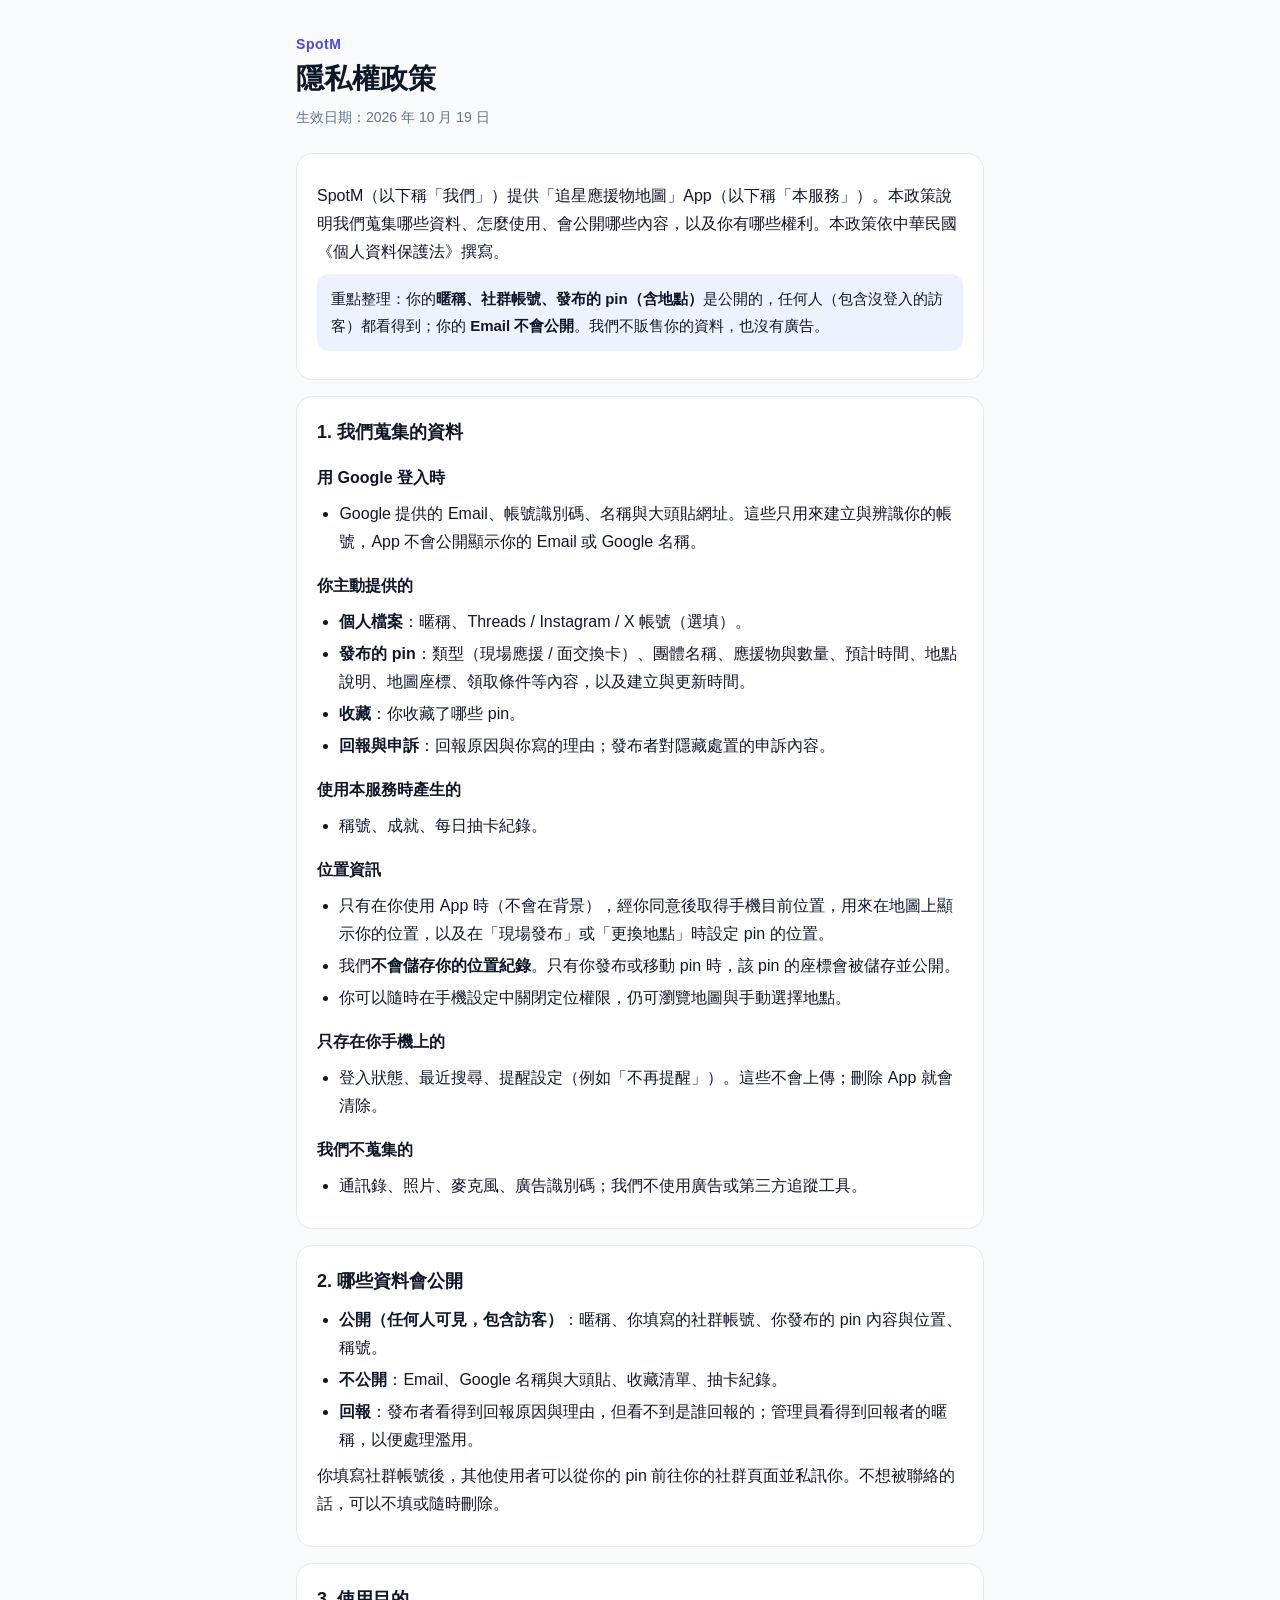
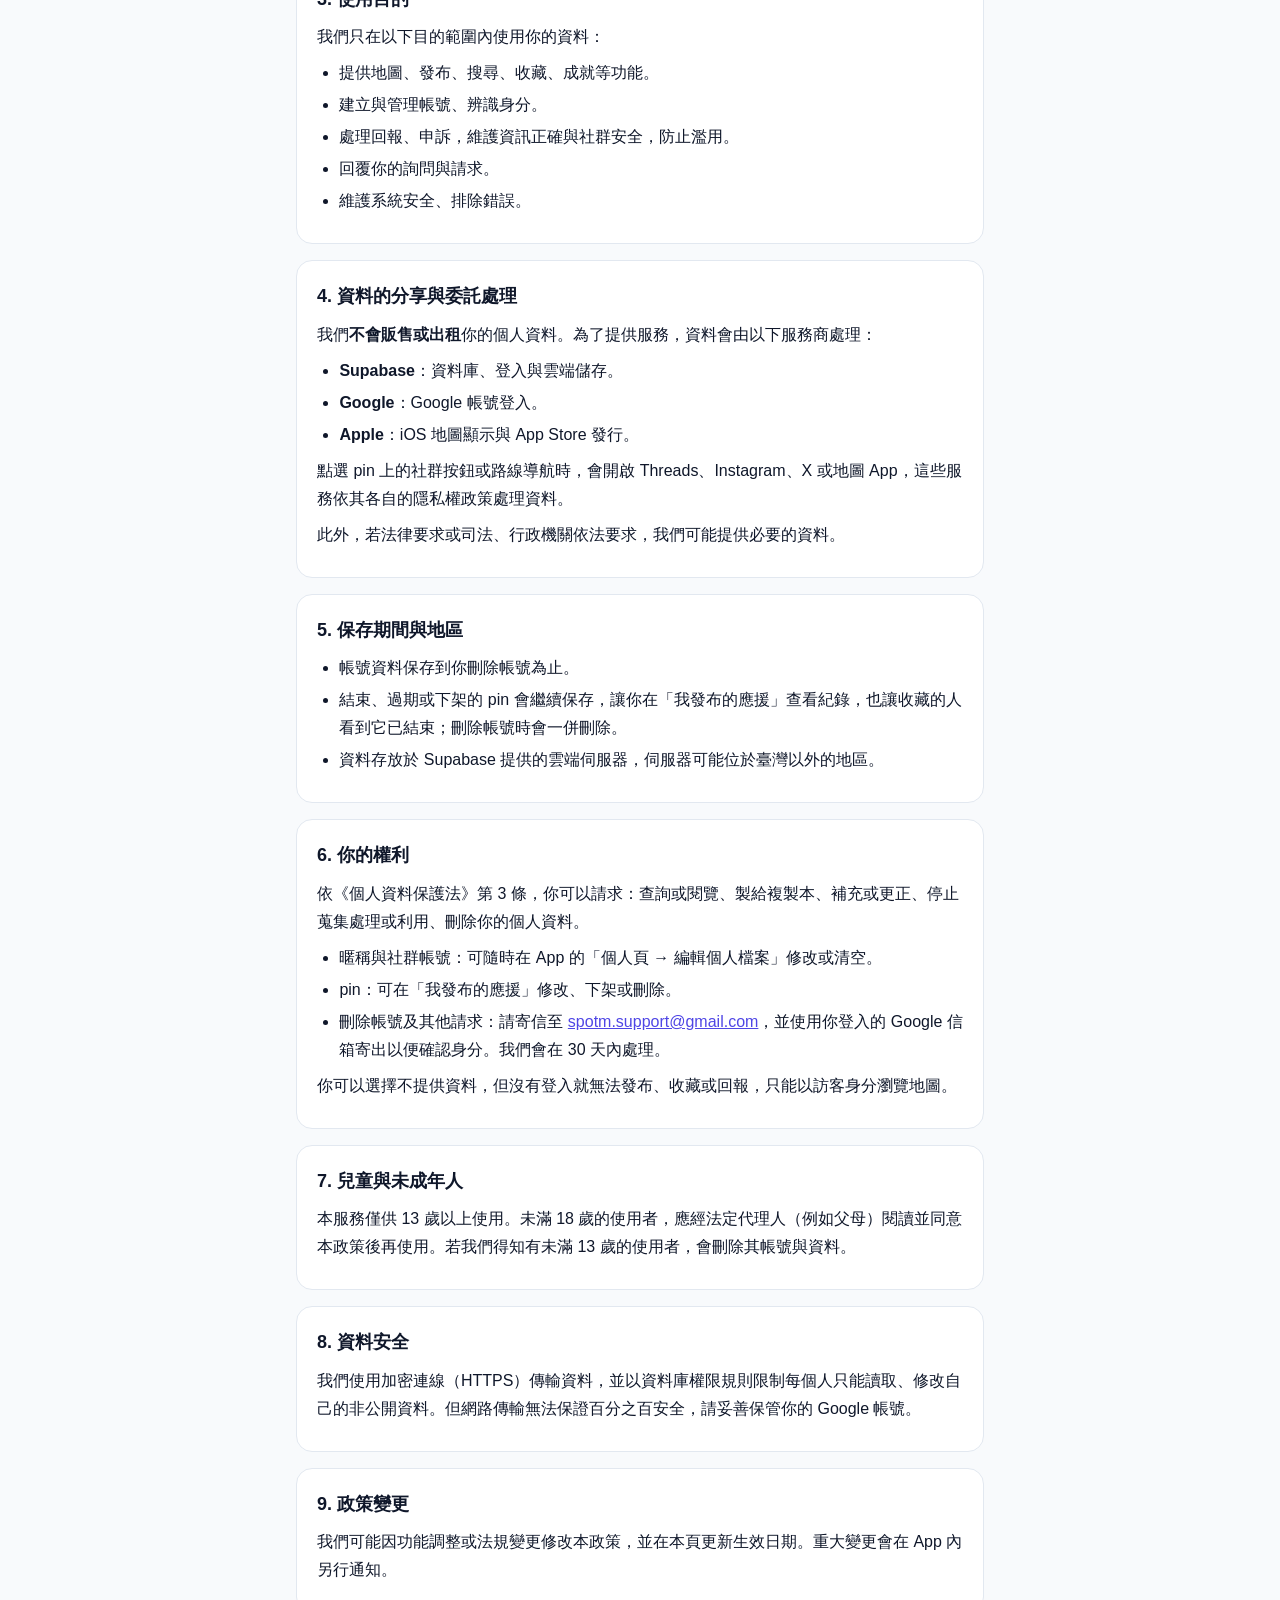
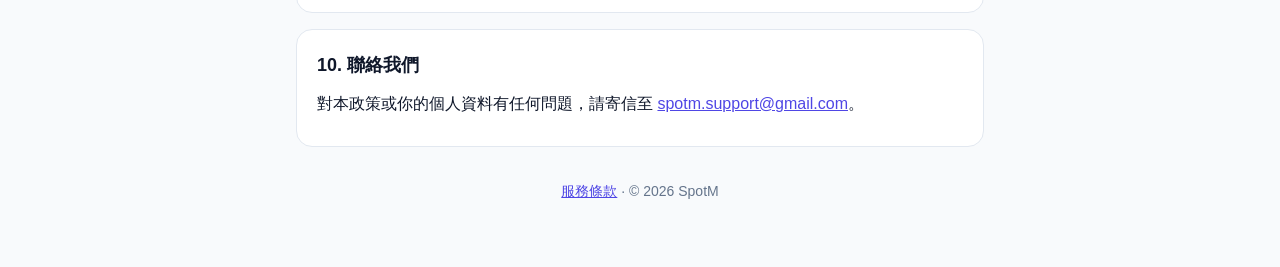
==== privacy.html @ 1df04257 "隱私權政策與服務條款" ====
<!doctype html>
<html lang="zh-Hant-TW">
<head>
  <meta charset="utf-8">
  <meta name="viewport" content="width=device-width, initial-scale=1">
  <title>SpotM 隱私權政策</title>
  <meta name="description" content="SpotM 如何蒐集、使用與保護你的個人資料">
  <link rel="stylesheet" href="style.css">
</head>
<body>
  <main>
    <header>
      <div class="brand"><a href="index.html" style="text-decoration:none">SpotM</a></div>
      <h1>隱私權政策</h1>
      <p class="meta">生效日期：2026 年 10 月 19 日</p>
    </header>

    <section>
      <p>SpotM（以下稱「我們」）提供「追星應援物地圖」App（以下稱「本服務」）。本政策說明我們蒐集哪些資料、怎麼使用、會公開哪些內容，以及你有哪些權利。本政策依中華民國《個人資料保護法》撰寫。</p>
      <p class="note">重點整理：你的<strong>暱稱、社群帳號、發布的 pin（含地點）</strong>是公開的，任何人（包含沒登入的訪客）都看得到；你的 <strong>Email 不會公開</strong>。我們不販售你的資料，也沒有廣告。</p>
    </section>

    <section>
      <h2>1. 我們蒐集的資料</h2>
      <h3>用 Google 登入時</h3>
      <ul>
        <li>Google 提供的 Email、帳號識別碼、名稱與大頭貼網址。這些只用來建立與辨識你的帳號，App 不會公開顯示你的 Email 或 Google 名稱。</li>
      </ul>
      <h3>你主動提供的</h3>
      <ul>
        <li><strong>個人檔案</strong>：暱稱、Threads / Instagram / X 帳號（選填）。</li>
        <li><strong>發布的 pin</strong>：類型（現場應援 / 面交換卡）、團體名稱、應援物與數量、預計時間、地點說明、地圖座標、領取條件等內容，以及建立與更新時間。</li>
        <li><strong>收藏</strong>：你收藏了哪些 pin。</li>
        <li><strong>回報與申訴</strong>：回報原因與你寫的理由；發布者對隱藏處置的申訴內容。</li>
      </ul>
      <h3>使用本服務時產生的</h3>
      <ul>
        <li>稱號、成就、每日抽卡紀錄。</li>
      </ul>
      <h3>位置資訊</h3>
      <ul>
        <li>只有在你使用 App 時（不會在背景），經你同意後取得手機目前位置，用來在地圖上顯示你的位置，以及在「現場發布」或「更換地點」時設定 pin 的位置。</li>
        <li>我們<strong>不會儲存你的位置紀錄</strong>。只有你發布或移動 pin 時，該 pin 的座標會被儲存並公開。</li>
        <li>你可以隨時在手機設定中關閉定位權限，仍可瀏覽地圖與手動選擇地點。</li>
      </ul>
      <h3>只存在你手機上的</h3>
      <ul>
        <li>登入狀態、最近搜尋、提醒設定（例如「不再提醒」）。這些不會上傳；刪除 App 就會清除。</li>
      </ul>
      <h3>我們不蒐集的</h3>
      <ul>
        <li>通訊錄、照片、麥克風、廣告識別碼；我們不使用廣告或第三方追蹤工具。</li>
      </ul>
    </section>

    <section>
      <h2>2. 哪些資料會公開</h2>
      <ul>
        <li><strong>公開（任何人可見，包含訪客）</strong>：暱稱、你填寫的社群帳號、你發布的 pin 內容與位置、稱號。</li>
        <li><strong>不公開</strong>：Email、Google 名稱與大頭貼、收藏清單、抽卡紀錄。</li>
        <li><strong>回報</strong>：發布者看得到回報原因與理由，但看不到是誰回報的；管理員看得到回報者的暱稱，以便處理濫用。</li>
      </ul>
      <p>你填寫社群帳號後，其他使用者可以從你的 pin 前往你的社群頁面並私訊你。不想被聯絡的話，可以不填或隨時刪除。</p>
    </section>

    <section>
      <h2>3. 使用目的</h2>
      <p>我們只在以下目的範圍內使用你的資料：</p>
      <ul>
        <li>提供地圖、發布、搜尋、收藏、成就等功能。</li>
        <li>建立與管理帳號、辨識身分。</li>
        <li>處理回報、申訴，維護資訊正確與社群安全，防止濫用。</li>
        <li>回覆你的詢問與請求。</li>
        <li>維護系統安全、排除錯誤。</li>
      </ul>
    </section>

    <section>
      <h2>4. 資料的分享與委託處理</h2>
      <p>我們<strong>不會販售或出租</strong>你的個人資料。為了提供服務，資料會由以下服務商處理：</p>
      <ul>
        <li><strong>Supabase</strong>：資料庫、登入與雲端儲存。</li>
        <li><strong>Google</strong>：Google 帳號登入。</li>
        <li><strong>Apple</strong>：iOS 地圖顯示與 App Store 發行。</li>
      </ul>
      <p>點選 pin 上的社群按鈕或路線導航時，會開啟 Threads、Instagram、X 或地圖 App，這些服務依其各自的隱私權政策處理資料。</p>
      <p>此外，若法律要求或司法、行政機關依法要求，我們可能提供必要的資料。</p>
    </section>

    <section>
      <h2>5. 保存期間與地區</h2>
      <ul>
        <li>帳號資料保存到你刪除帳號為止。</li>
        <li>結束、過期或下架的 pin 會繼續保存，讓你在「我發布的應援」查看紀錄，也讓收藏的人看到它已結束；刪除帳號時會一併刪除。</li>
        <li>資料存放於 Supabase 提供的雲端伺服器，伺服器可能位於臺灣以外的地區。</li>
      </ul>
    </section>

    <section>
      <h2>6. 你的權利</h2>
      <p>依《個人資料保護法》第 3 條，你可以請求：查詢或閱覽、製給複製本、補充或更正、停止蒐集處理或利用、刪除你的個人資料。</p>
      <ul>
        <li>暱稱與社群帳號：可隨時在 App 的「個人頁 → 編輯個人檔案」修改或清空。</li>
        <li>pin：可在「我發布的應援」修改、下架或刪除。</li>
        <li>刪除帳號及其他請求：請寄信至 <a href="mailto:spotm.support@gmail.com">spotm.support@gmail.com</a>，並使用你登入的 Google 信箱寄出以便確認身分。我們會在 30 天內處理。</li>
      </ul>
      <p>你可以選擇不提供資料，但沒有登入就無法發布、收藏或回報，只能以訪客身分瀏覽地圖。</p>
    </section>

    <section>
      <h2>7. 兒童與未成年人</h2>
      <p>本服務僅供 13 歲以上使用。未滿 18 歲的使用者，應經法定代理人（例如父母）閱讀並同意本政策後再使用。若我們得知有未滿 13 歲的使用者，會刪除其帳號與資料。</p>
    </section>

    <section>
      <h2>8. 資料安全</h2>
      <p>我們使用加密連線（HTTPS）傳輸資料，並以資料庫權限規則限制每個人只能讀取、修改自己的非公開資料。但網路傳輸無法保證百分之百安全，請妥善保管你的 Google 帳號。</p>
    </section>

    <section>
      <h2>9. 政策變更</h2>
      <p>我們可能因功能調整或法規變更修改本政策，並在本頁更新生效日期。重大變更會在 App 內另行通知。</p>
    </section>

    <section>
      <h2>10. 聯絡我們</h2>
      <p>對本政策或你的個人資料有任何問題，請寄信至 <a href="mailto:spotm.support@gmail.com">spotm.support@gmail.com</a>。</p>
    </section>

    <footer><a href="terms.html">服務條款</a> · © 2026 SpotM</footer>
  </main>
</body>
</html>
---- style.css ----
:root {
  --bg: #f8fafc;
  --card: #ffffff;
  --text: #0f172a;
  --muted: #64748b;
  --line: #e2e8f0;
  --accent: #4f46e5;
  --note-bg: #eef2ff;
}
@media (prefers-color-scheme: dark) {
  :root {
    --bg: #0b1120;
    --card: #111827;
    --text: #e5e7eb;
    --muted: #94a3b8;
    --line: #1f2937;
    --accent: #a5b4fc;
    --note-bg: #1e1b4b;
  }
}
* { box-sizing: border-box; }
html { -webkit-text-size-adjust: 100%; }
body {
  margin: 0;
  background: var(--bg);
  color: var(--text);
  font-family: -apple-system, BlinkMacSystemFont, "PingFang TC", "Noto Sans TC", "Microsoft JhengHei", sans-serif;
  font-size: 16px;
  line-height: 1.75;
}
main {
  max-width: 720px;
  margin: 0 auto;
  padding: 32px 16px 64px;
}
header { margin-bottom: 24px; }
.brand { font-size: 14px; font-weight: 700; color: var(--accent); letter-spacing: 0.04em; }
h1 { font-size: 28px; line-height: 1.3; margin: 4px 0 8px; }
.meta { color: var(--muted); font-size: 14px; margin: 0; }
section {
  background: var(--card);
  border: 1px solid var(--line);
  border-radius: 16px;
  padding: 20px;
  margin-bottom: 16px;
}
h2 { font-size: 18px; margin: 0 0 8px; }
h3 { font-size: 16px; margin: 16px 0 4px; }
p { margin: 8px 0; }
ul, ol { margin: 8px 0; padding-left: 1.4em; }
li { margin: 4px 0; }
a { color: var(--accent); }
.note {
  background: var(--note-bg);
  border-radius: 12px;
  padding: 12px 14px;
  font-size: 15px;
}
nav.links { display: flex; flex-direction: column; gap: 12px; }
nav.links a {
  display: block;
  background: var(--card);
  border: 1px solid var(--line);
  border-radius: 16px;
  padding: 16px 20px;
  font-weight: 700;
  text-decoration: none;
}
footer { color: var(--muted); font-size: 14px; text-align: center; margin-top: 32px; }
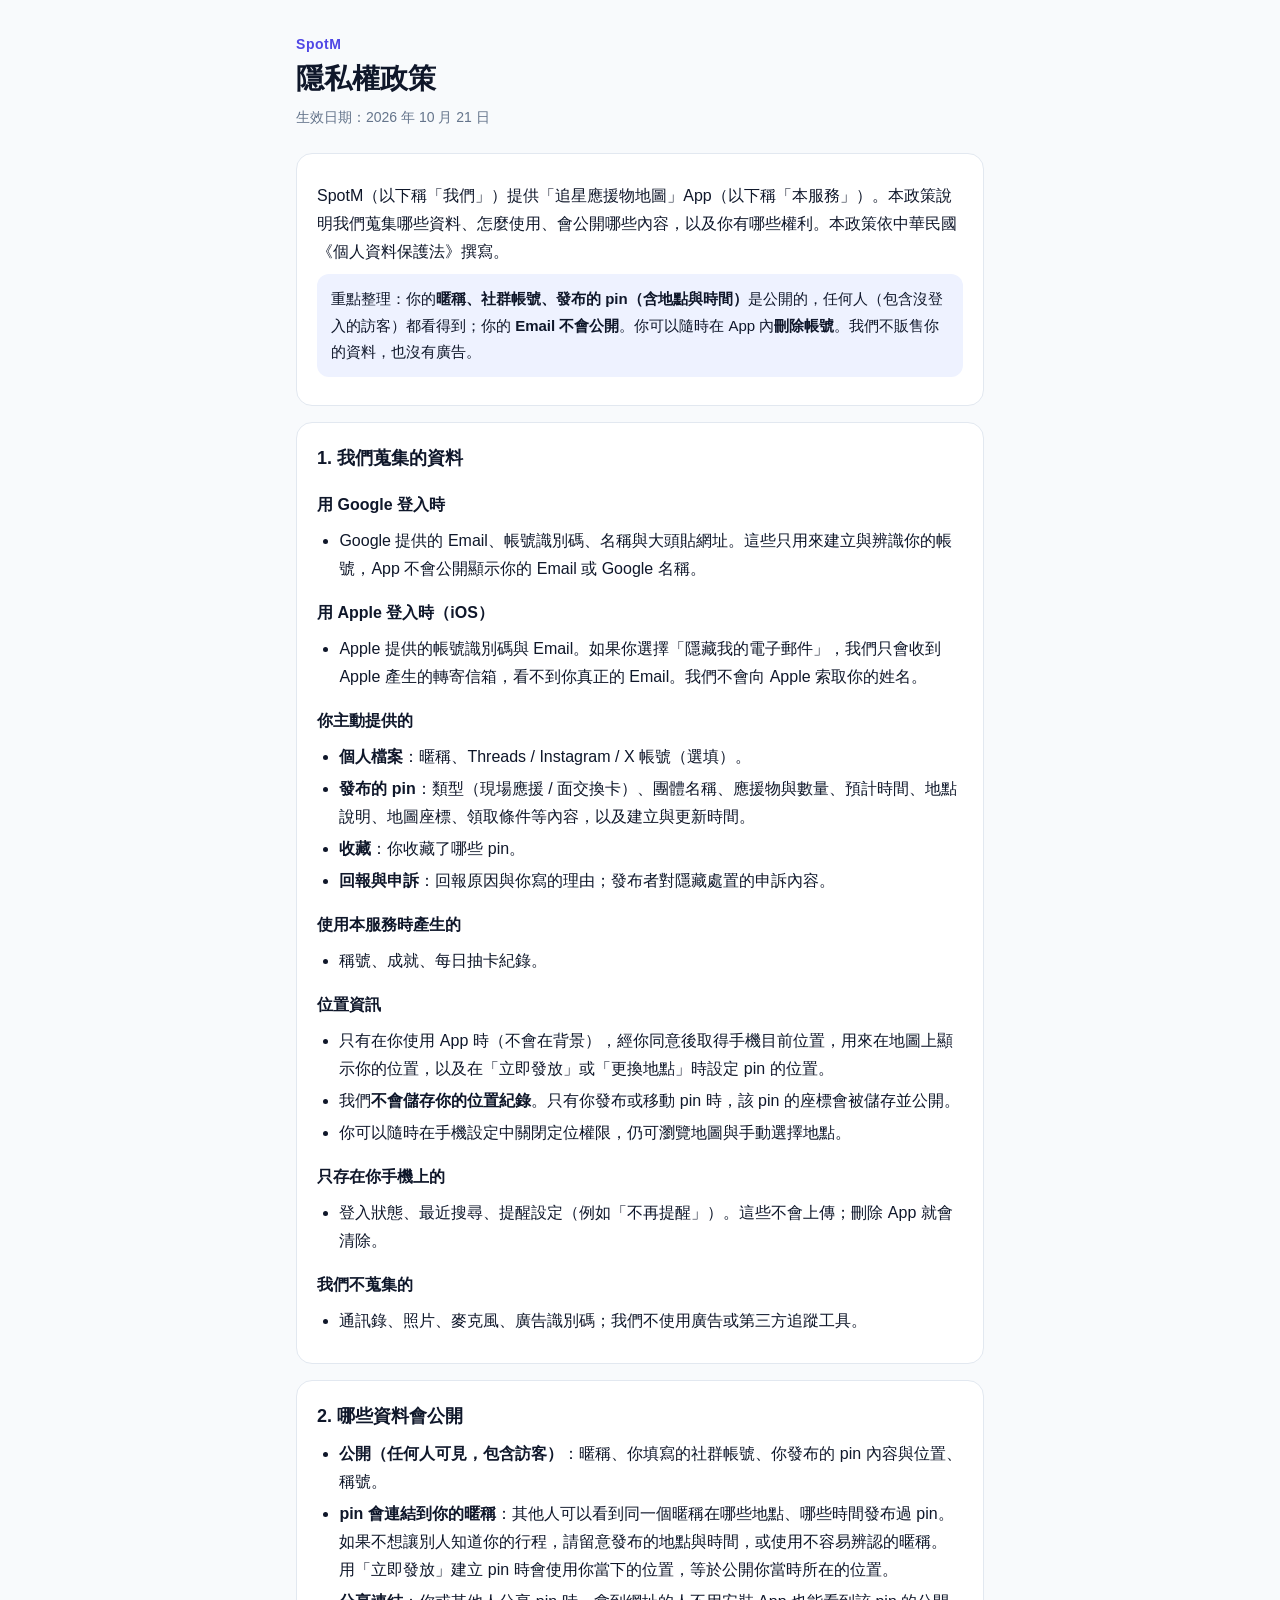
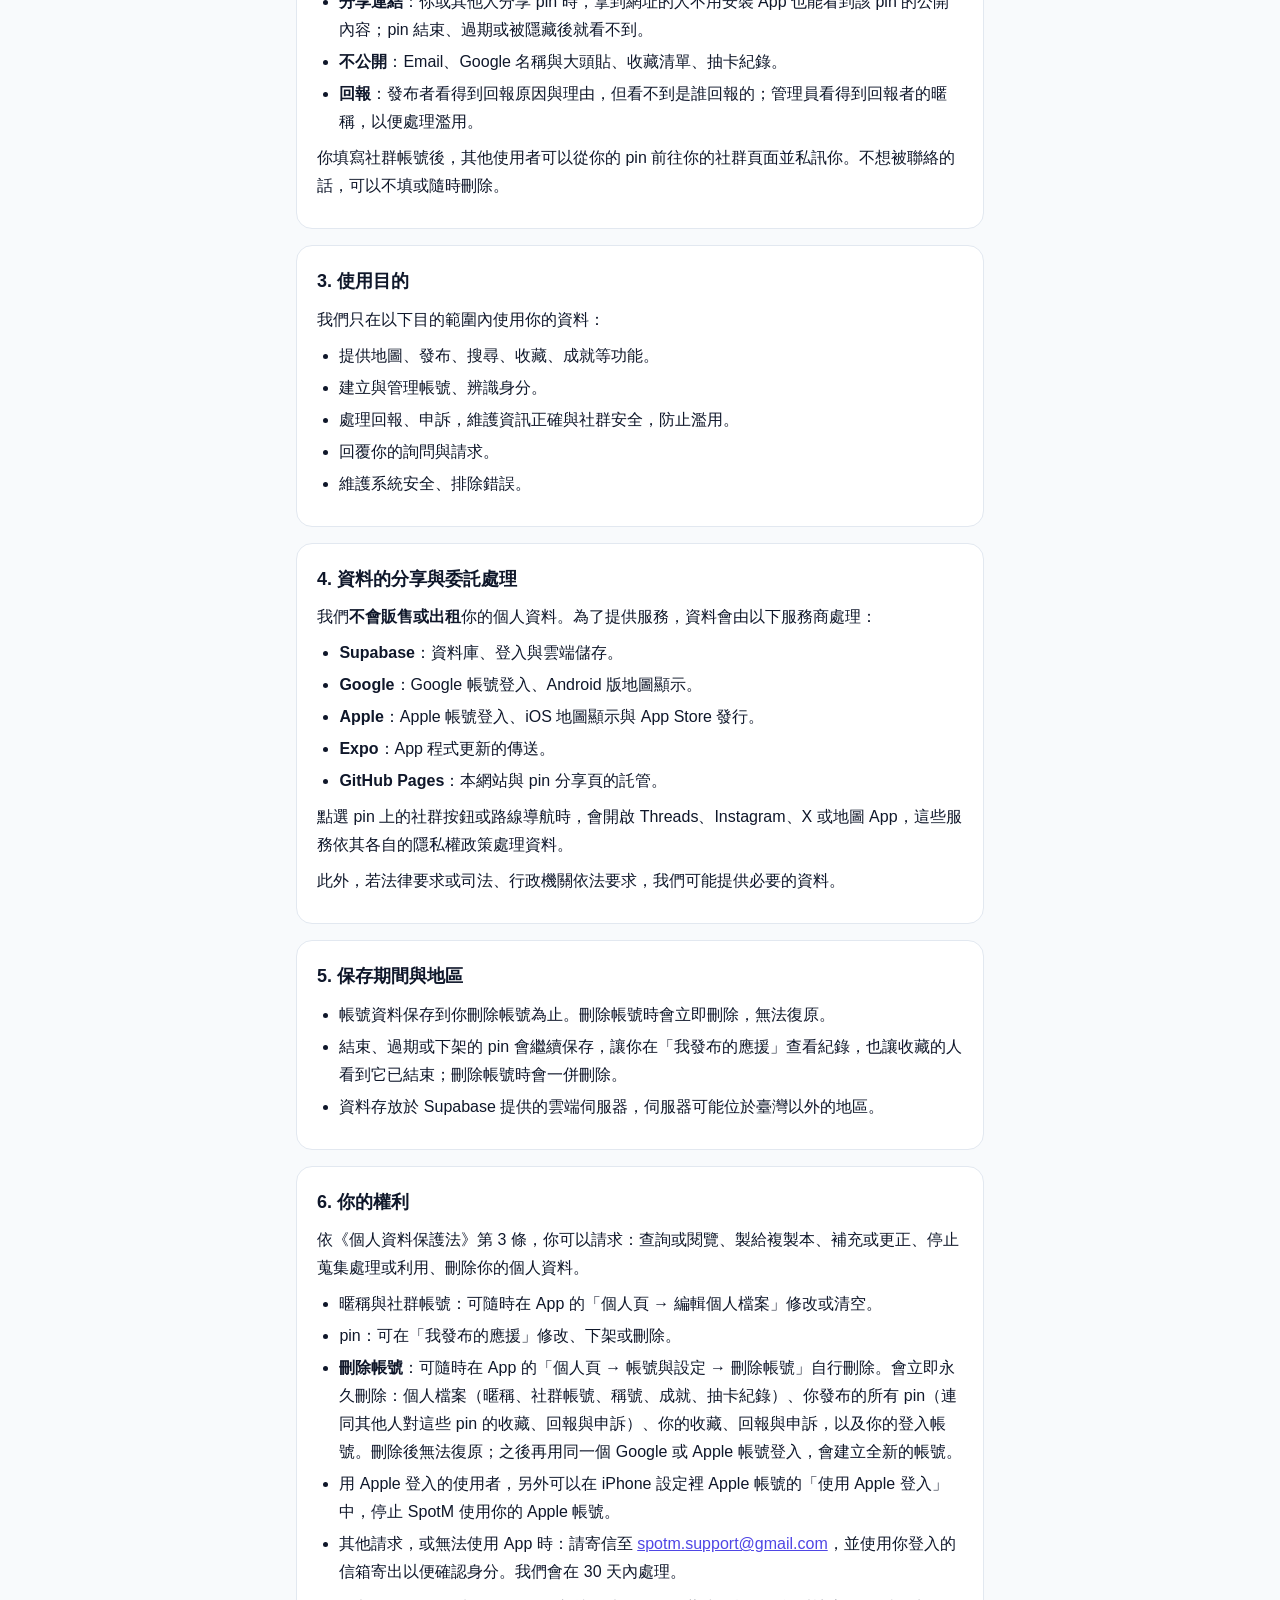
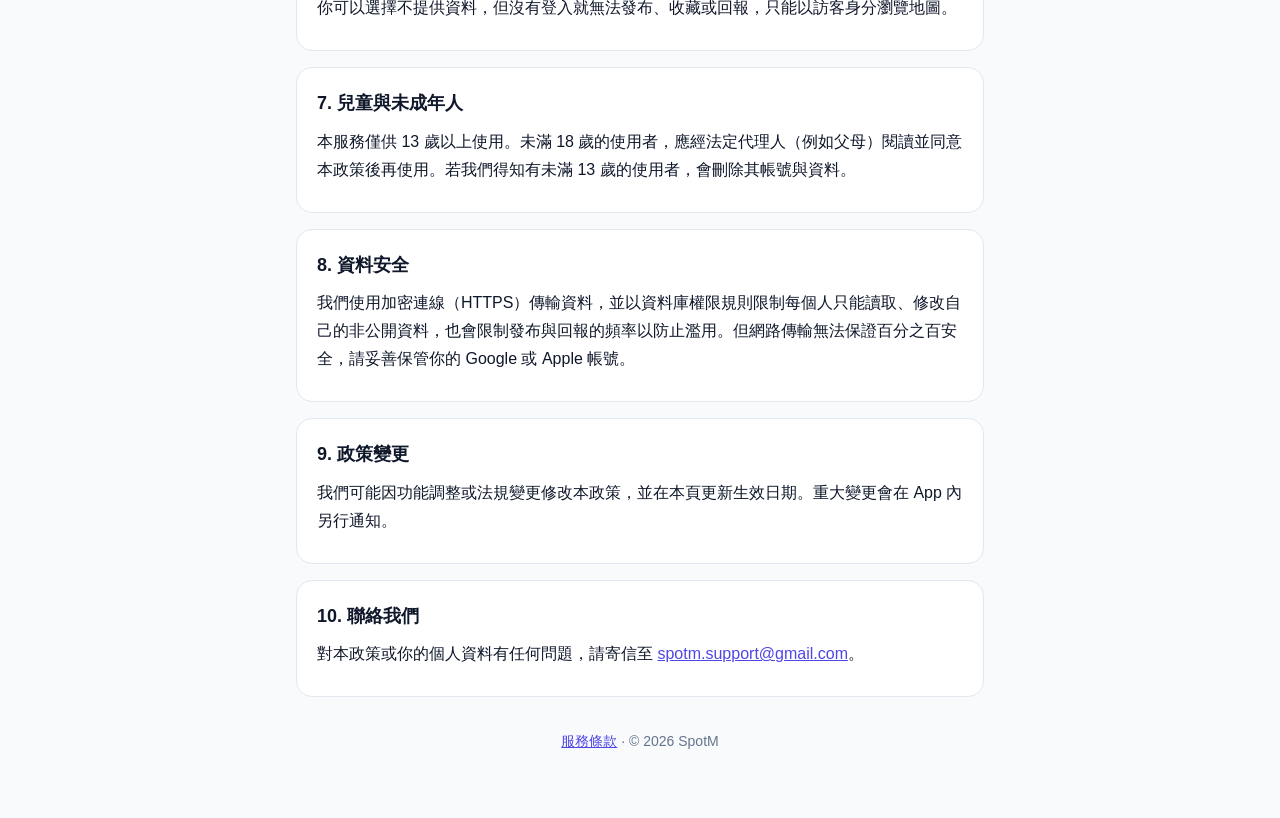
==== commit 0bf4ebd3: "更新隱私權政策：App 內刪除帳號、Apple 登入、公開資訊說明" ====
--- a/privacy.html
+++ b/privacy.html
@@ -12,12 +12,12 @@
     <header>
       <div class="brand"><a href="index.html" style="text-decoration:none">SpotM</a></div>
       <h1>隱私權政策</h1>
-      <p class="meta">生效日期：2026 年 10 月 19 日</p>
+      <p class="meta">生效日期：2026 年 10 月 21 日</p>
     </header>
 
     <section>
       <p>SpotM（以下稱「我們」）提供「追星應援物地圖」App（以下稱「本服務」）。本政策說明我們蒐集哪些資料、怎麼使用、會公開哪些內容，以及你有哪些權利。本政策依中華民國《個人資料保護法》撰寫。</p>
-      <p class="note">重點整理：你的<strong>暱稱、社群帳號、發布的 pin（含地點）</strong>是公開的，任何人（包含沒登入的訪客）都看得到；你的 <strong>Email 不會公開</strong>。我們不販售你的資料，也沒有廣告。</p>
+      <p class="note">重點整理：你的<strong>暱稱、社群帳號、發布的 pin（含地點與時間）</strong>是公開的，任何人（包含沒登入的訪客）都看得到；你的 <strong>Email 不會公開</strong>。你可以隨時在 App 內<strong>刪除帳號</strong>。我們不販售你的資料，也沒有廣告。</p>
     </section>
 
     <section>
@@ -25,6 +25,10 @@
       <h3>用 Google 登入時</h3>
       <ul>
         <li>Google 提供的 Email、帳號識別碼、名稱與大頭貼網址。這些只用來建立與辨識你的帳號，App 不會公開顯示你的 Email 或 Google 名稱。</li>
+      </ul>
+      <h3>用 Apple 登入時（iOS）</h3>
+      <ul>
+        <li>Apple 提供的帳號識別碼與 Email。如果你選擇「隱藏我的電子郵件」，我們只會收到 Apple 產生的轉寄信箱，看不到你真正的 Email。我們不會向 Apple 索取你的姓名。</li>
       </ul>
       <h3>你主動提供的</h3>
       <ul>
@@ -39,7 +43,7 @@
       </ul>
       <h3>位置資訊</h3>
       <ul>
-        <li>只有在你使用 App 時（不會在背景），經你同意後取得手機目前位置，用來在地圖上顯示你的位置，以及在「現場發布」或「更換地點」時設定 pin 的位置。</li>
+        <li>只有在你使用 App 時（不會在背景），經你同意後取得手機目前位置，用來在地圖上顯示你的位置，以及在「立即發放」或「更換地點」時設定 pin 的位置。</li>
         <li>我們<strong>不會儲存你的位置紀錄</strong>。只有你發布或移動 pin 時，該 pin 的座標會被儲存並公開。</li>
         <li>你可以隨時在手機設定中關閉定位權限，仍可瀏覽地圖與手動選擇地點。</li>
       </ul>
@@ -57,6 +61,8 @@
       <h2>2. 哪些資料會公開</h2>
       <ul>
         <li><strong>公開（任何人可見，包含訪客）</strong>：暱稱、你填寫的社群帳號、你發布的 pin 內容與位置、稱號。</li>
+        <li><strong>pin 會連結到你的暱稱</strong>：其他人可以看到同一個暱稱在哪些地點、哪些時間發布過 pin。如果不想讓別人知道你的行程，請留意發布的地點與時間，或使用不容易辨認的暱稱。用「立即發放」建立 pin 時會使用你當下的位置，等於公開你當時所在的位置。</li>
+        <li><strong>分享連結</strong>：你或其他人分享 pin 時，拿到網址的人不用安裝 App 也能看到該 pin 的公開內容；pin 結束、過期或被隱藏後就看不到。</li>
         <li><strong>不公開</strong>：Email、Google 名稱與大頭貼、收藏清單、抽卡紀錄。</li>
         <li><strong>回報</strong>：發布者看得到回報原因與理由，但看不到是誰回報的；管理員看得到回報者的暱稱，以便處理濫用。</li>
       </ul>
@@ -80,8 +86,10 @@
       <p>我們<strong>不會販售或出租</strong>你的個人資料。為了提供服務，資料會由以下服務商處理：</p>
       <ul>
         <li><strong>Supabase</strong>：資料庫、登入與雲端儲存。</li>
-        <li><strong>Google</strong>：Google 帳號登入。</li>
-        <li><strong>Apple</strong>：iOS 地圖顯示與 App Store 發行。</li>
+        <li><strong>Google</strong>：Google 帳號登入、Android 版地圖顯示。</li>
+        <li><strong>Apple</strong>：Apple 帳號登入、iOS 地圖顯示與 App Store 發行。</li>
+        <li><strong>Expo</strong>：App 程式更新的傳送。</li>
+        <li><strong>GitHub Pages</strong>：本網站與 pin 分享頁的託管。</li>
       </ul>
       <p>點選 pin 上的社群按鈕或路線導航時，會開啟 Threads、Instagram、X 或地圖 App，這些服務依其各自的隱私權政策處理資料。</p>
       <p>此外，若法律要求或司法、行政機關依法要求，我們可能提供必要的資料。</p>
@@ -90,7 +98,7 @@
     <section>
       <h2>5. 保存期間與地區</h2>
       <ul>
-        <li>帳號資料保存到你刪除帳號為止。</li>
+        <li>帳號資料保存到你刪除帳號為止。刪除帳號時會立即刪除，無法復原。</li>
         <li>結束、過期或下架的 pin 會繼續保存，讓你在「我發布的應援」查看紀錄，也讓收藏的人看到它已結束；刪除帳號時會一併刪除。</li>
         <li>資料存放於 Supabase 提供的雲端伺服器，伺服器可能位於臺灣以外的地區。</li>
       </ul>
@@ -102,7 +110,9 @@
       <ul>
         <li>暱稱與社群帳號：可隨時在 App 的「個人頁 → 編輯個人檔案」修改或清空。</li>
         <li>pin：可在「我發布的應援」修改、下架或刪除。</li>
-        <li>刪除帳號及其他請求：請寄信至 <a href="mailto:spotm.support@gmail.com">spotm.support@gmail.com</a>，並使用你登入的 Google 信箱寄出以便確認身分。我們會在 30 天內處理。</li>
+        <li><strong>刪除帳號</strong>：可隨時在 App 的「個人頁 → 帳號與設定 → 刪除帳號」自行刪除。會立即永久刪除：個人檔案（暱稱、社群帳號、稱號、成就、抽卡紀錄）、你發布的所有 pin（連同其他人對這些 pin 的收藏、回報與申訴）、你的收藏、回報與申訴，以及你的登入帳號。刪除後無法復原；之後再用同一個 Google 或 Apple 帳號登入，會建立全新的帳號。</li>
+        <li>用 Apple 登入的使用者，另外可以在 iPhone 設定裡 Apple 帳號的「使用 Apple 登入」中，停止 SpotM 使用你的 Apple 帳號。</li>
+        <li>其他請求，或無法使用 App 時：請寄信至 <a href="mailto:spotm.support@gmail.com">spotm.support@gmail.com</a>，並使用你登入的信箱寄出以便確認身分。我們會在 30 天內處理。</li>
       </ul>
       <p>你可以選擇不提供資料，但沒有登入就無法發布、收藏或回報，只能以訪客身分瀏覽地圖。</p>
     </section>
@@ -114,7 +124,7 @@
 
     <section>
       <h2>8. 資料安全</h2>
-      <p>我們使用加密連線（HTTPS）傳輸資料，並以資料庫權限規則限制每個人只能讀取、修改自己的非公開資料。但網路傳輸無法保證百分之百安全，請妥善保管你的 Google 帳號。</p>
+      <p>我們使用加密連線（HTTPS）傳輸資料，並以資料庫權限規則限制每個人只能讀取、修改自己的非公開資料，也會限制發布與回報的頻率以防止濫用。但網路傳輸無法保證百分之百安全，請妥善保管你的 Google 或 Apple 帳號。</p>
     </section>
 
     <section>
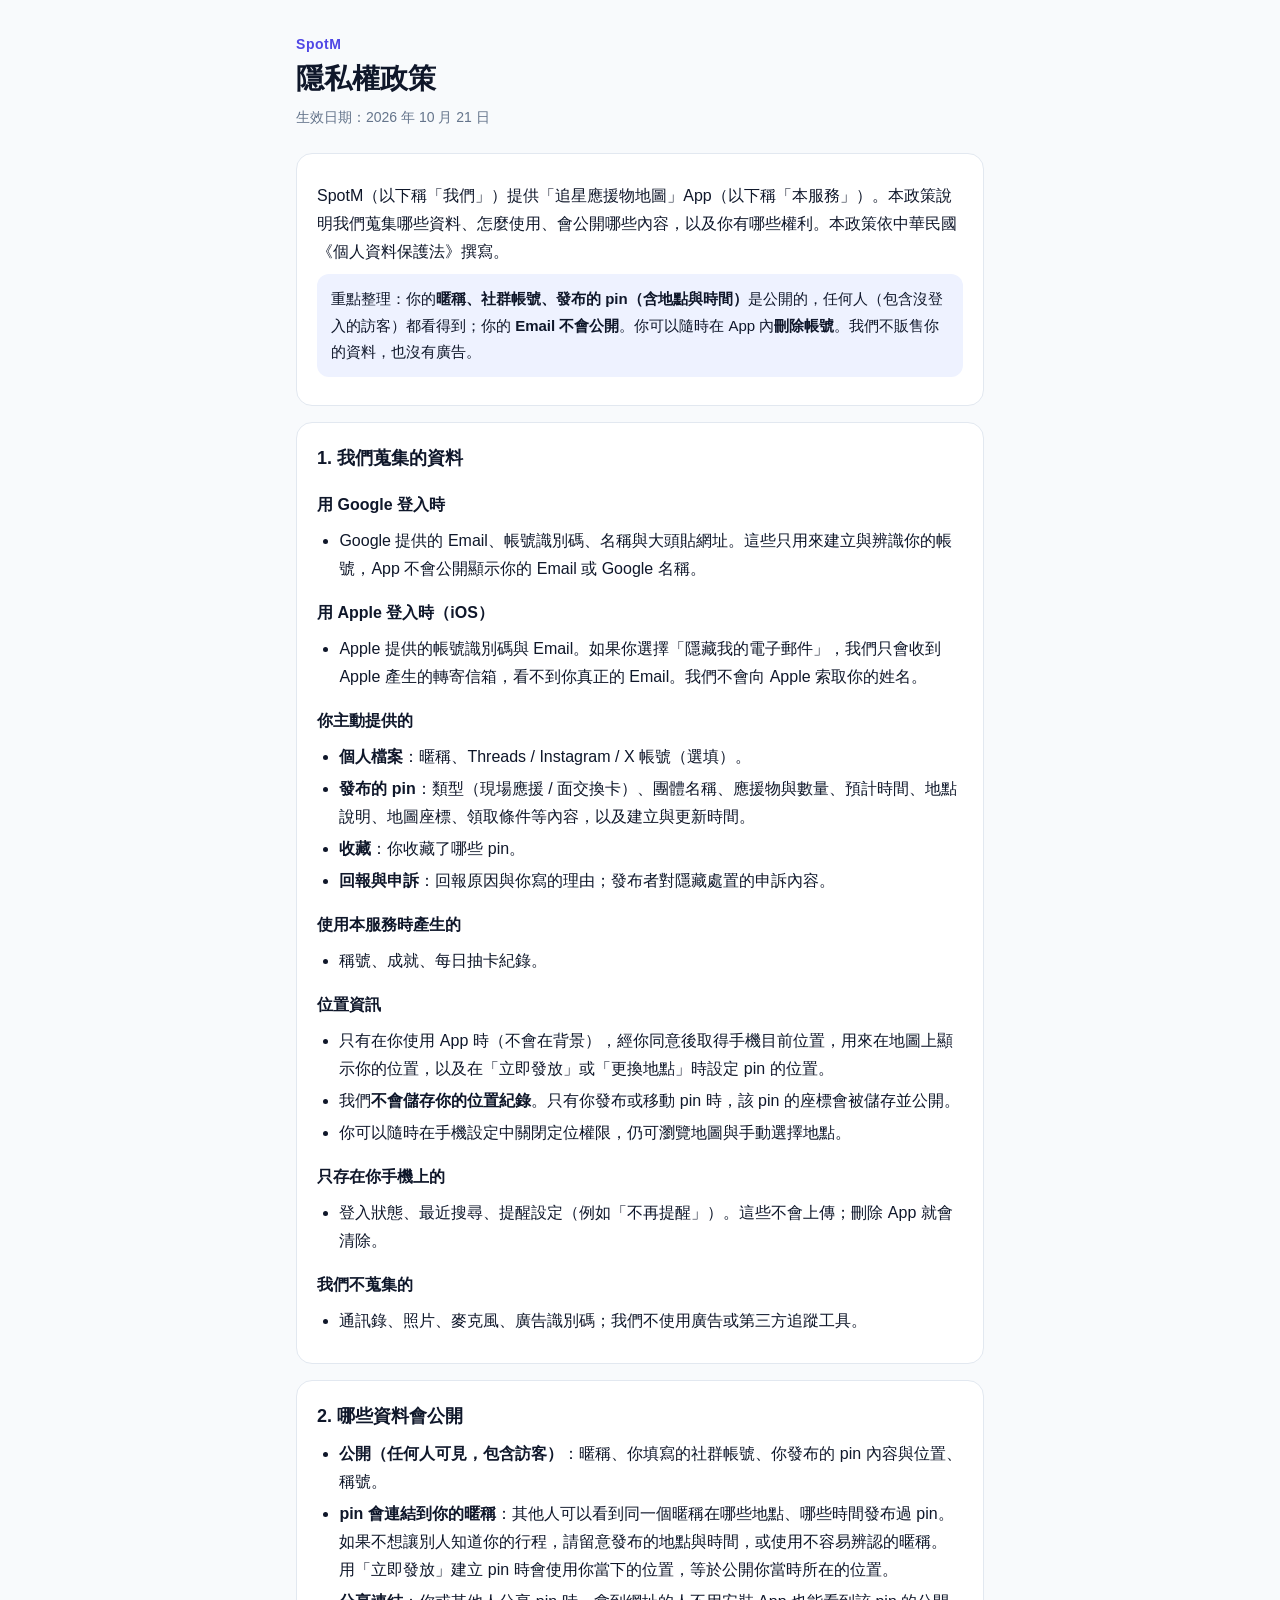
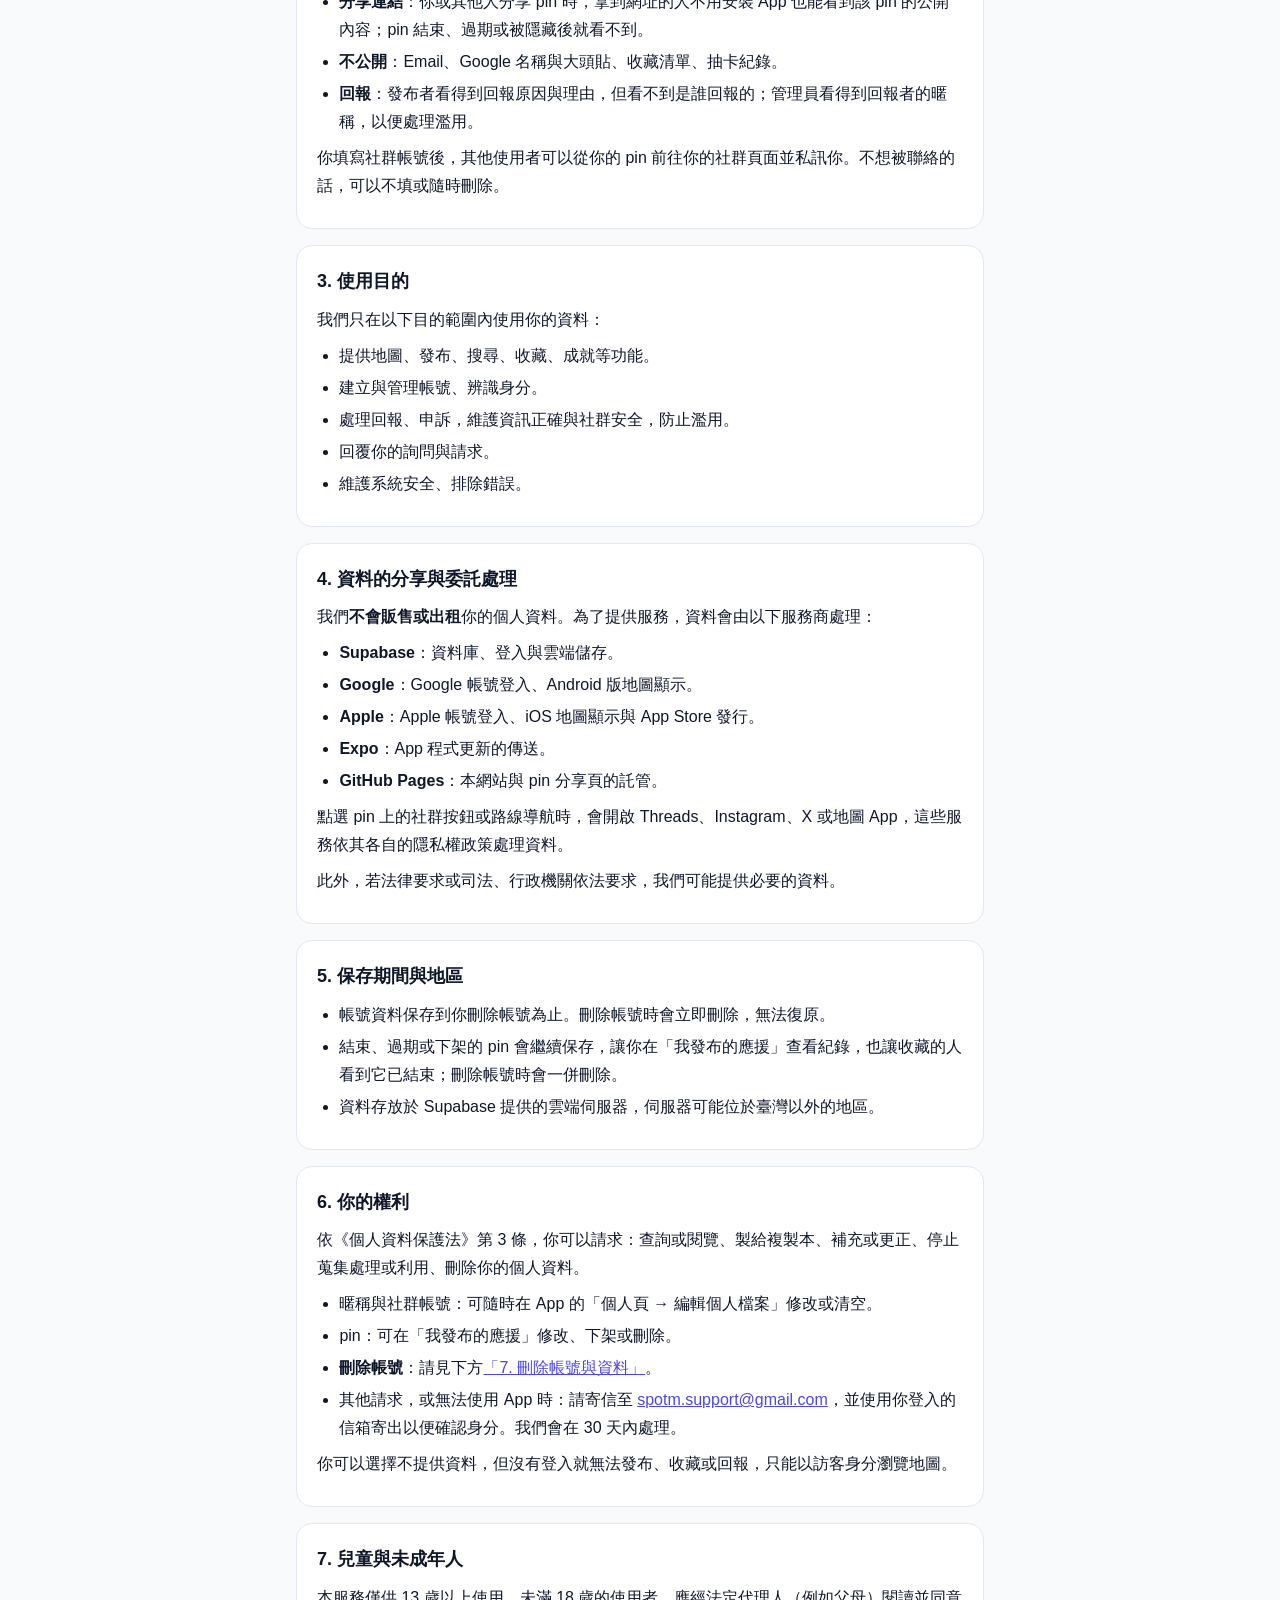
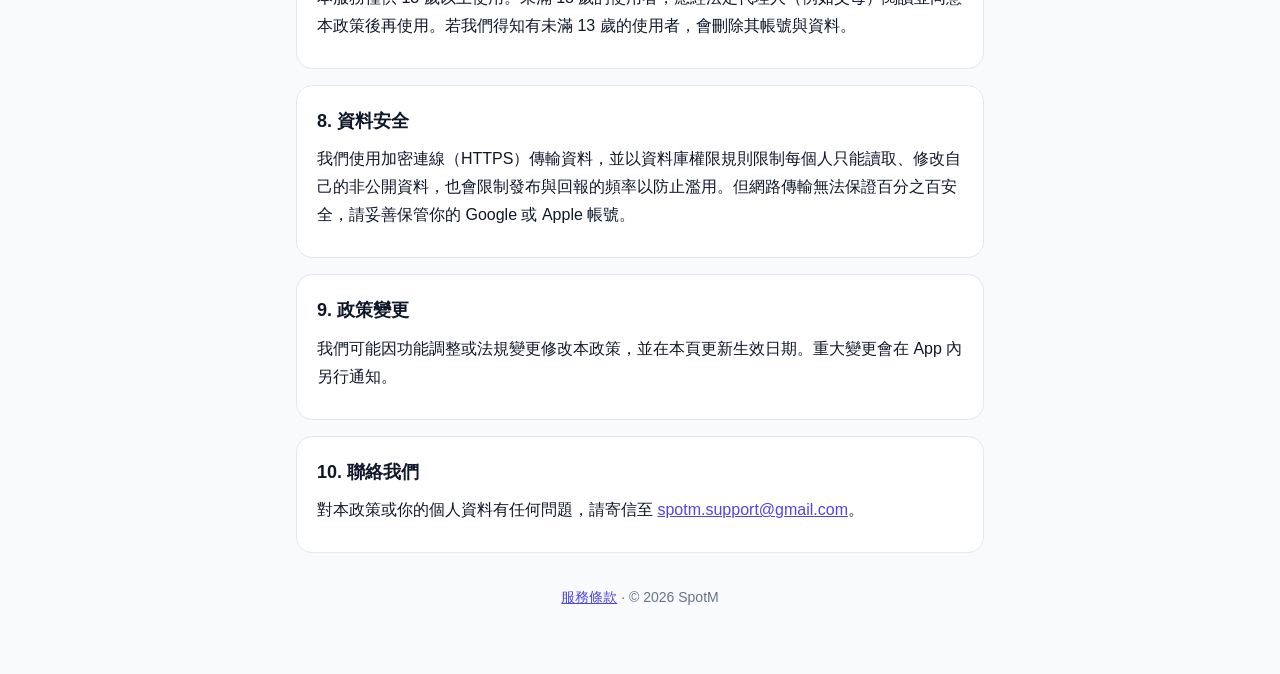
==== commit f1e89274: "隱私權政策加上刪除帳號說明" ====
--- a/privacy.html
+++ b/privacy.html
@@ -110,8 +110,7 @@
       <ul>
         <li>暱稱與社群帳號：可隨時在 App 的「個人頁 → 編輯個人檔案」修改或清空。</li>
         <li>pin：可在「我發布的應援」修改、下架或刪除。</li>
-        <li><strong>刪除帳號</strong>：可隨時在 App 的「個人頁 → 帳號與設定 → 刪除帳號」自行刪除。會立即永久刪除：個人檔案（暱稱、社群帳號、稱號、成就、抽卡紀錄）、你發布的所有 pin（連同其他人對這些 pin 的收藏、回報與申訴）、你的收藏、回報與申訴，以及你的登入帳號。刪除後無法復原；之後再用同一個 Google 或 Apple 帳號登入，會建立全新的帳號。</li>
-        <li>用 Apple 登入的使用者，另外可以在 iPhone 設定裡 Apple 帳號的「使用 Apple 登入」中，停止 SpotM 使用你的 Apple 帳號。</li>
+        <li><strong>刪除帳號</strong>：請見下方<a href="#delete-account">「7. 刪除帳號與資料」</a>。</li>
         <li>其他請求，或無法使用 App 時：請寄信至 <a href="mailto:spotm.support@gmail.com">spotm.support@gmail.com</a>，並使用你登入的信箱寄出以便確認身分。我們會在 30 天內處理。</li>
       </ul>
       <p>你可以選擇不提供資料，但沒有登入就無法發布、收藏或回報，只能以訪客身分瀏覽地圖。</p>
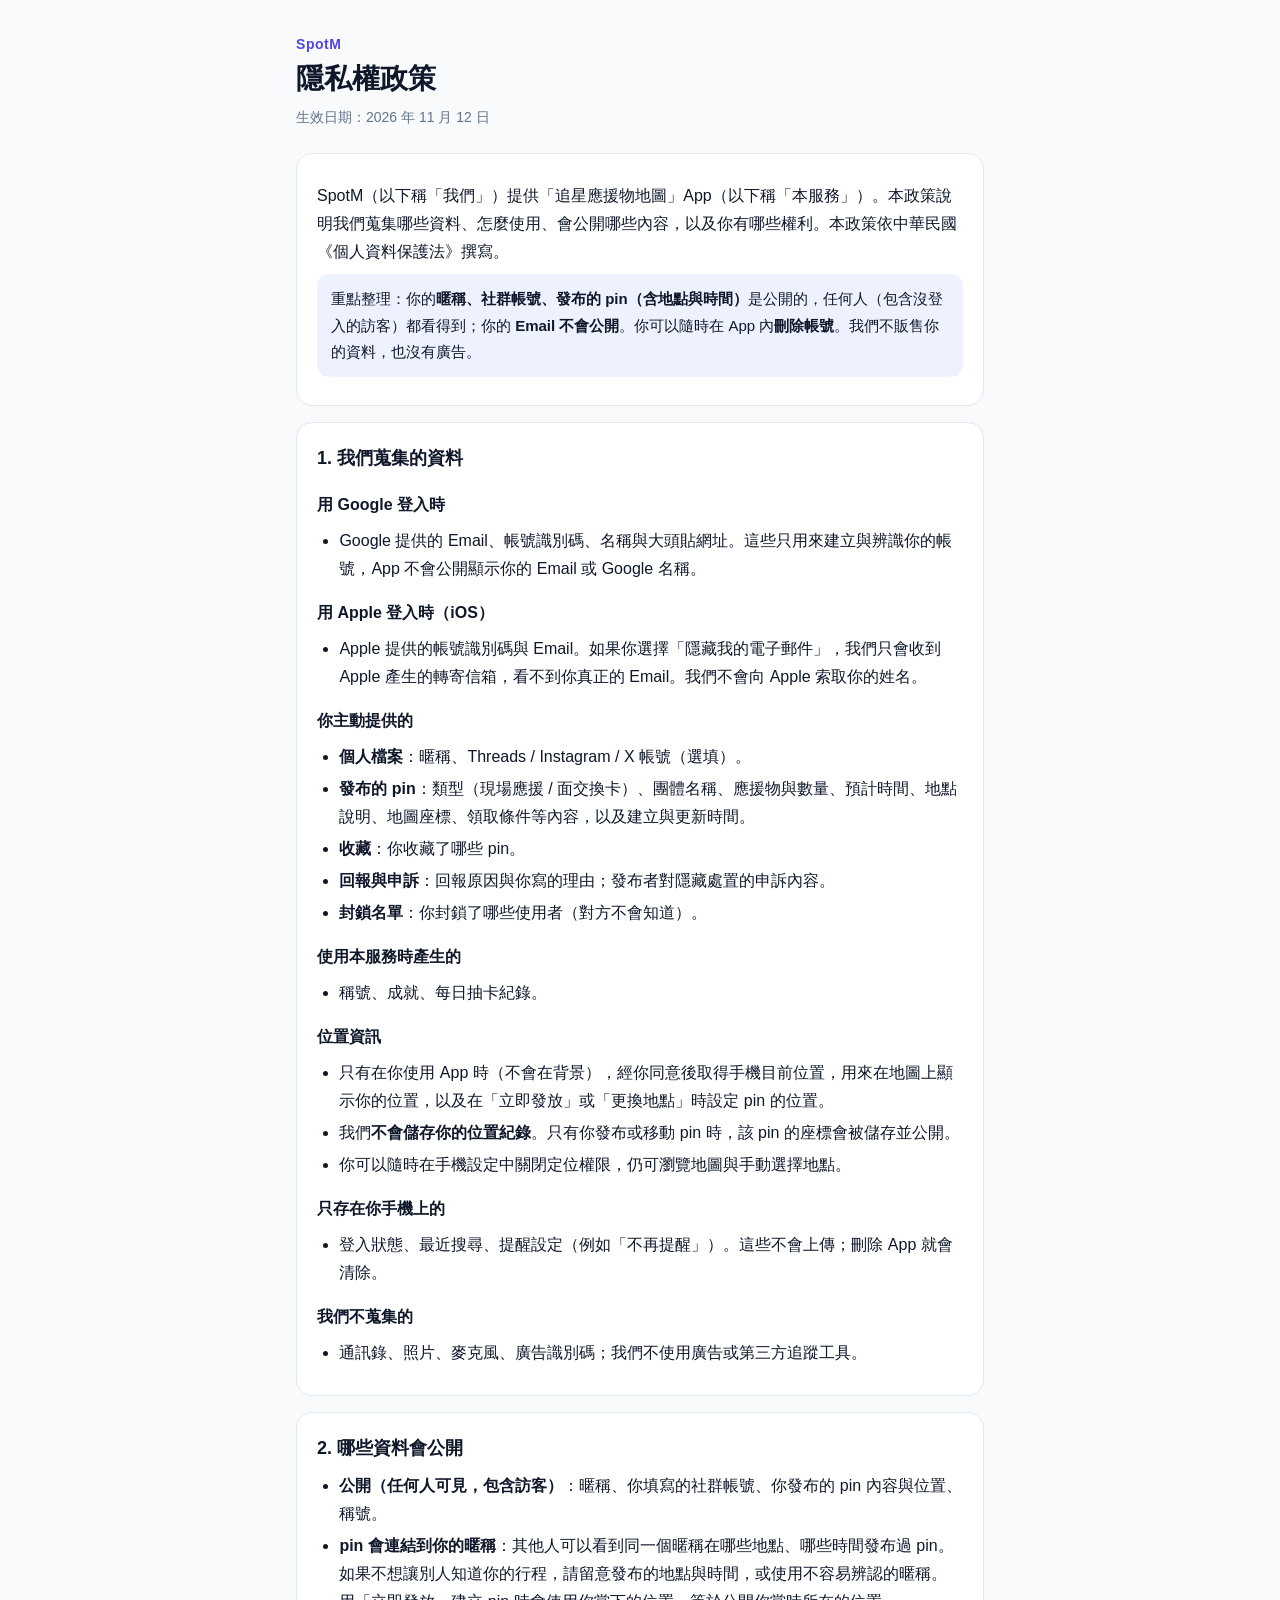
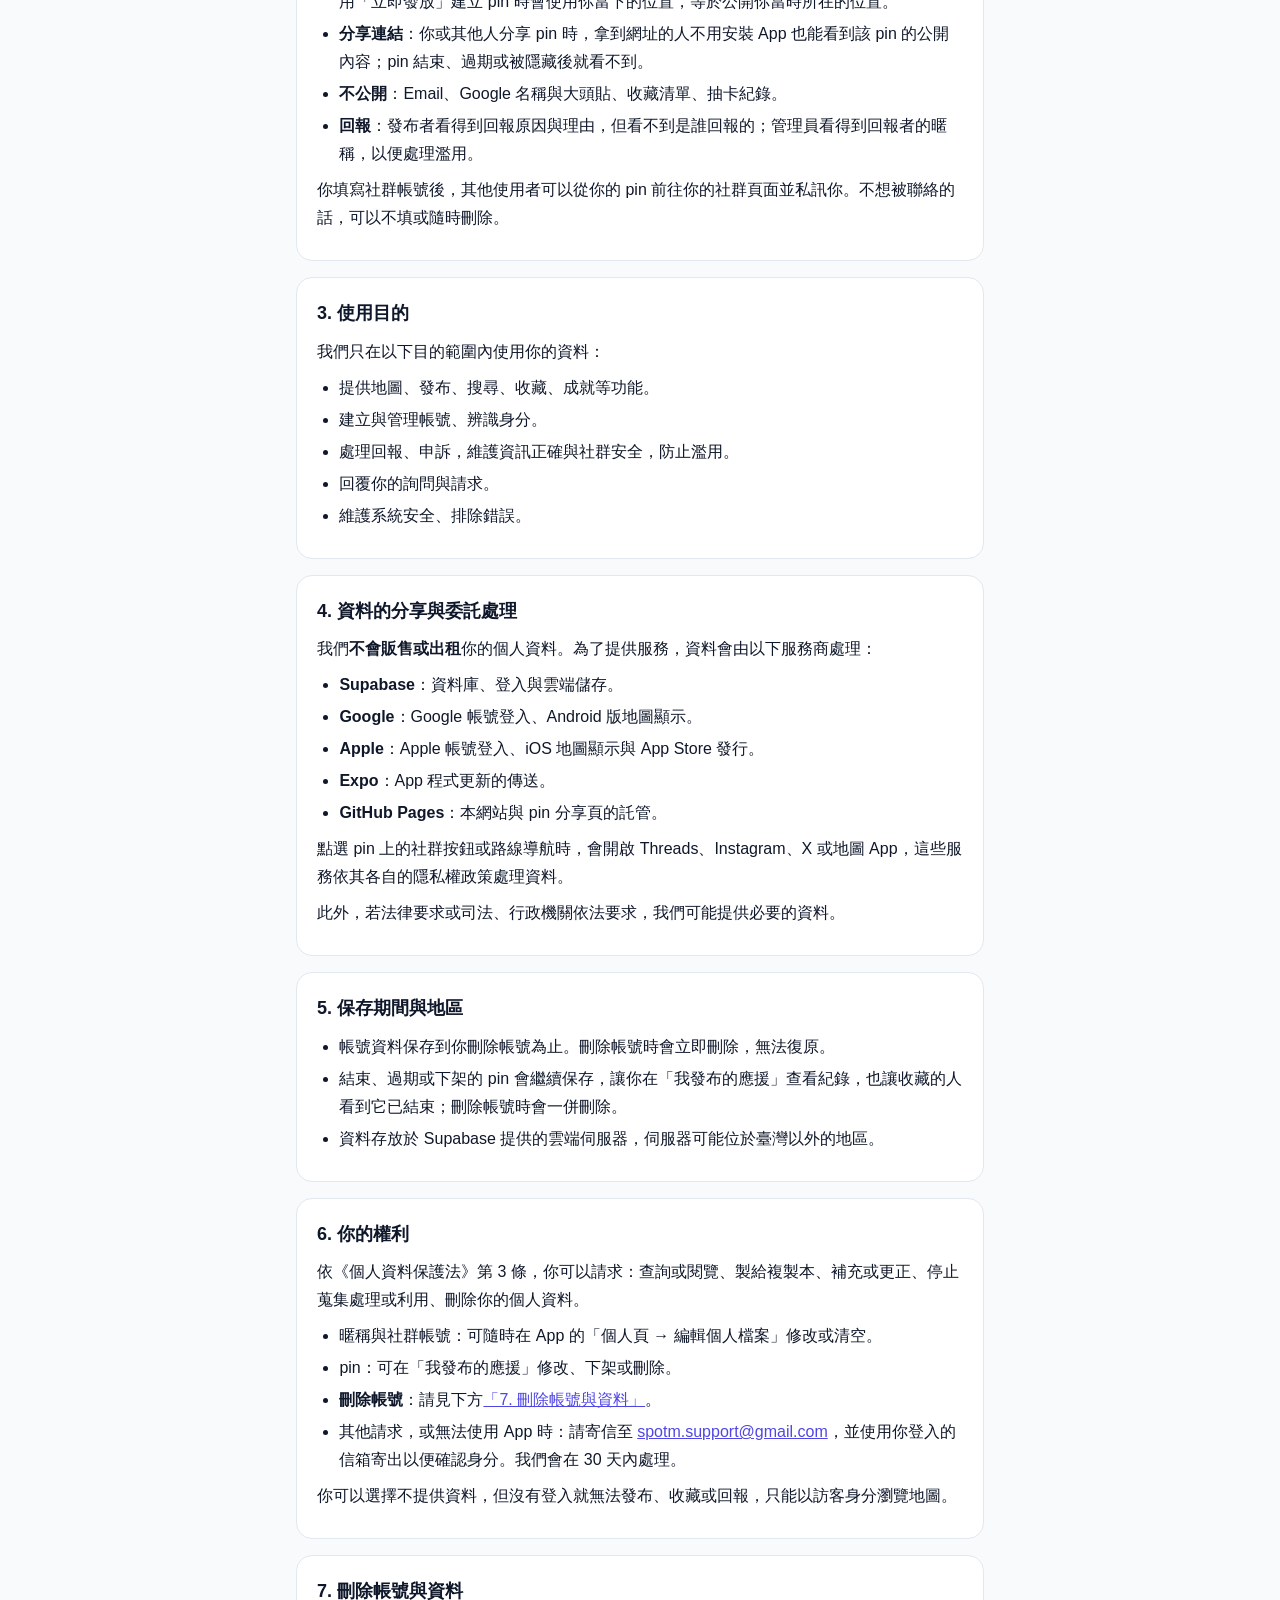
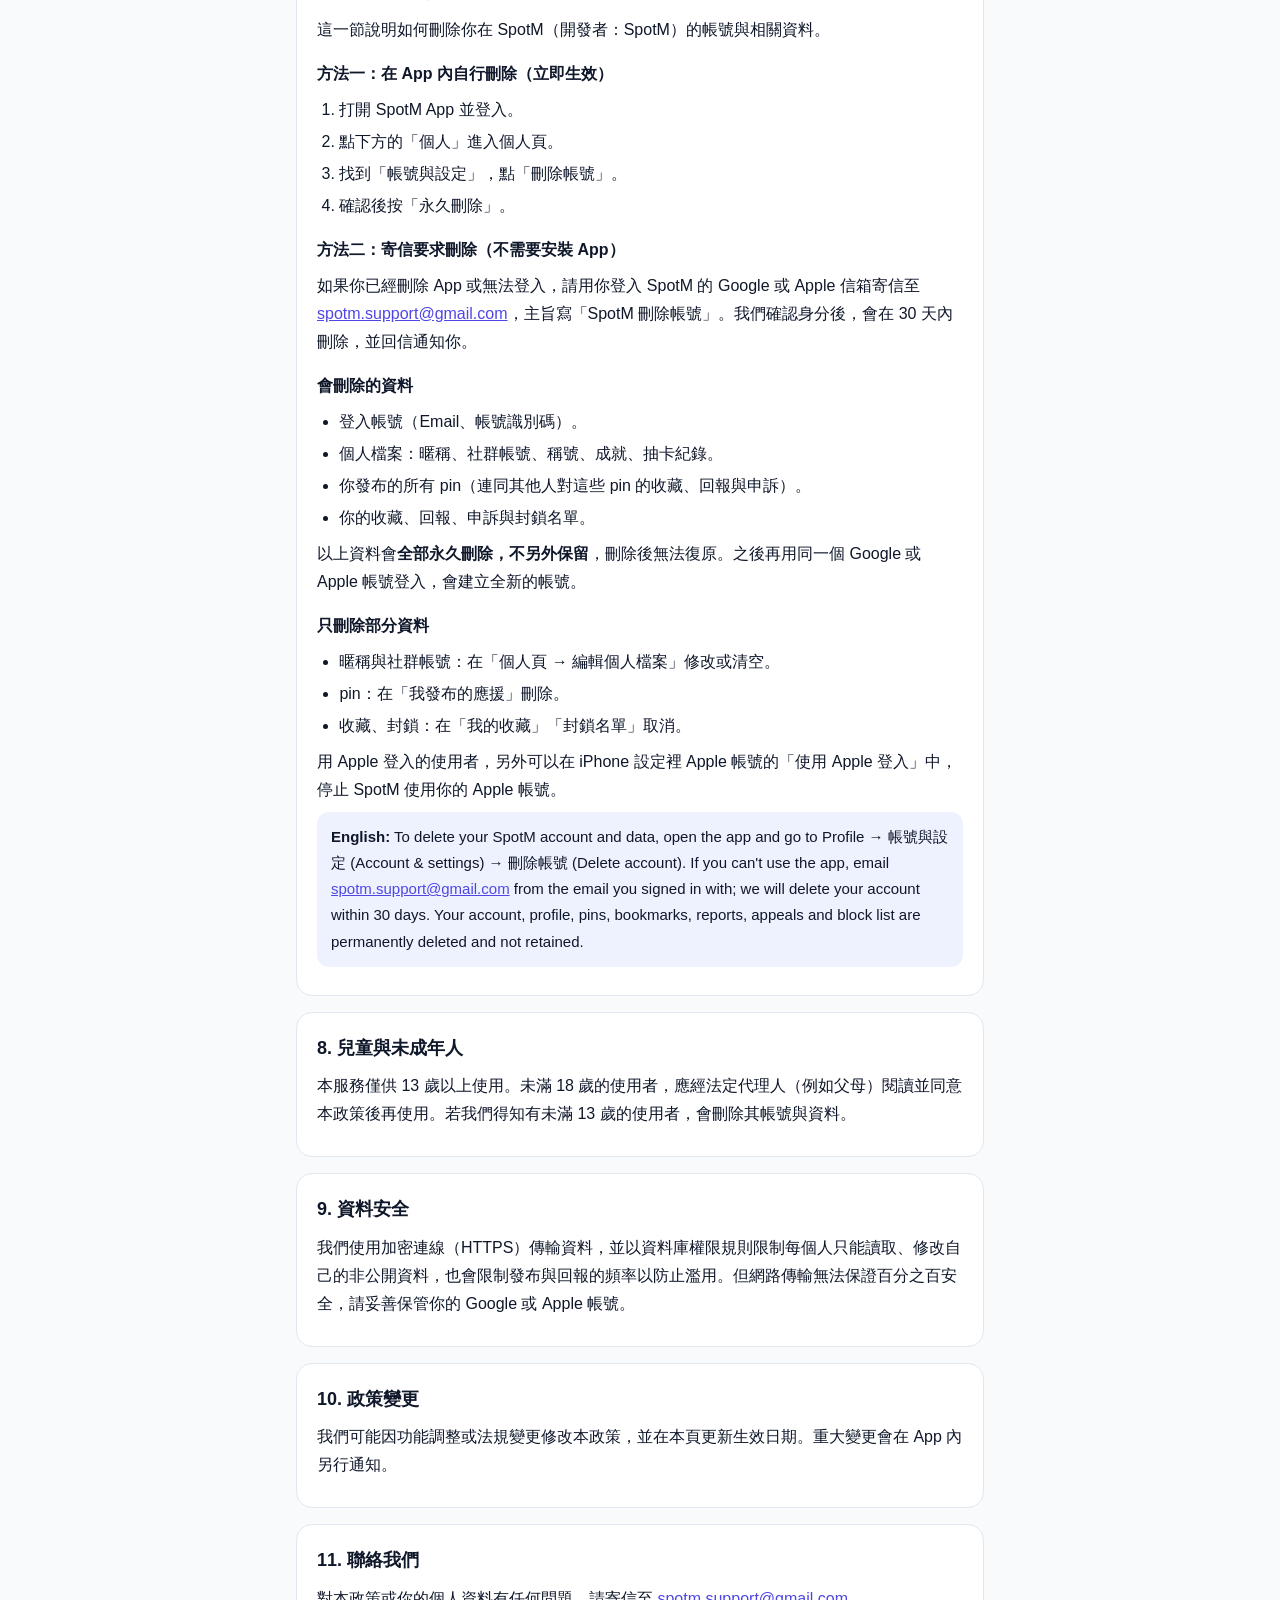
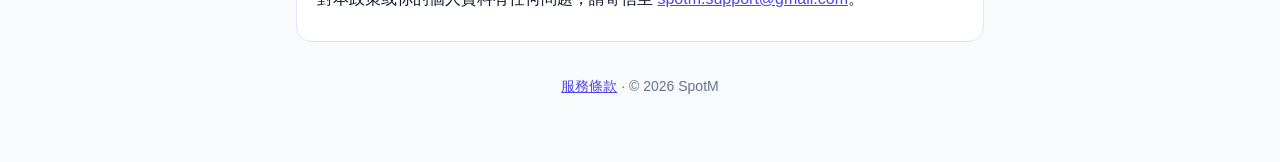
==== commit 779b694f: "隱私權政策加上刪除帳號說明（完整版）" ====
--- a/privacy.html
+++ b/privacy.html
@@ -12,7 +12,7 @@
     <header>
       <div class="brand"><a href="index.html" style="text-decoration:none">SpotM</a></div>
       <h1>隱私權政策</h1>
-      <p class="meta">生效日期：2026 年 10 月 21 日</p>
+      <p class="meta">生效日期：2026 年 11 月 12 日</p>
     </header>
 
     <section>
@@ -36,6 +36,7 @@
         <li><strong>發布的 pin</strong>：類型（現場應援 / 面交換卡）、團體名稱、應援物與數量、預計時間、地點說明、地圖座標、領取條件等內容，以及建立與更新時間。</li>
         <li><strong>收藏</strong>：你收藏了哪些 pin。</li>
         <li><strong>回報與申訴</strong>：回報原因與你寫的理由；發布者對隱藏處置的申訴內容。</li>
+        <li><strong>封鎖名單</strong>：你封鎖了哪些使用者（對方不會知道）。</li>
       </ul>
       <h3>使用本服務時產生的</h3>
       <ul>
@@ -116,23 +117,53 @@
       <p>你可以選擇不提供資料，但沒有登入就無法發布、收藏或回報，只能以訪客身分瀏覽地圖。</p>
     </section>
 
+    <section id="delete-account">
+      <h2>7. 刪除帳號與資料</h2>
+      <p>這一節說明如何刪除你在 SpotM（開發者：SpotM）的帳號與相關資料。</p>
+      <h3>方法一：在 App 內自行刪除（立即生效）</h3>
+      <ol>
+        <li>打開 SpotM App 並登入。</li>
+        <li>點下方的「個人」進入個人頁。</li>
+        <li>找到「帳號與設定」，點「刪除帳號」。</li>
+        <li>確認後按「永久刪除」。</li>
+      </ol>
+      <h3>方法二：寄信要求刪除（不需要安裝 App）</h3>
+      <p>如果你已經刪除 App 或無法登入，請用你登入 SpotM 的 Google 或 Apple 信箱寄信至 <a href="mailto:spotm.support@gmail.com?subject=SpotM%20%E5%88%AA%E9%99%A4%E5%B8%B3%E8%99%9F">spotm.support@gmail.com</a>，主旨寫「SpotM 刪除帳號」。我們確認身分後，會在 30 天內刪除，並回信通知你。</p>
+      <h3>會刪除的資料</h3>
+      <ul>
+        <li>登入帳號（Email、帳號識別碼）。</li>
+        <li>個人檔案：暱稱、社群帳號、稱號、成就、抽卡紀錄。</li>
+        <li>你發布的所有 pin（連同其他人對這些 pin 的收藏、回報與申訴）。</li>
+        <li>你的收藏、回報、申訴與封鎖名單。</li>
+      </ul>
+      <p>以上資料會<strong>全部永久刪除，不另外保留</strong>，刪除後無法復原。之後再用同一個 Google 或 Apple 帳號登入，會建立全新的帳號。</p>
+      <h3>只刪除部分資料</h3>
+      <ul>
+        <li>暱稱與社群帳號：在「個人頁 → 編輯個人檔案」修改或清空。</li>
+        <li>pin：在「我發布的應援」刪除。</li>
+        <li>收藏、封鎖：在「我的收藏」「封鎖名單」取消。</li>
+      </ul>
+      <p>用 Apple 登入的使用者，另外可以在 iPhone 設定裡 Apple 帳號的「使用 Apple 登入」中，停止 SpotM 使用你的 Apple 帳號。</p>
+      <p class="note" lang="en"><strong>English:</strong> To delete your SpotM account and data, open the app and go to Profile → 帳號與設定 (Account &amp; settings) → 刪除帳號 (Delete account). If you can't use the app, email <a href="mailto:spotm.support@gmail.com">spotm.support@gmail.com</a> from the email you signed in with; we will delete your account within 30 days. Your account, profile, pins, bookmarks, reports, appeals and block list are permanently deleted and not retained.</p>
+    </section>
+
     <section>
-      <h2>7. 兒童與未成年人</h2>
+      <h2>8. 兒童與未成年人</h2>
       <p>本服務僅供 13 歲以上使用。未滿 18 歲的使用者，應經法定代理人（例如父母）閱讀並同意本政策後再使用。若我們得知有未滿 13 歲的使用者，會刪除其帳號與資料。</p>
     </section>
 
     <section>
-      <h2>8. 資料安全</h2>
+      <h2>9. 資料安全</h2>
       <p>我們使用加密連線（HTTPS）傳輸資料，並以資料庫權限規則限制每個人只能讀取、修改自己的非公開資料，也會限制發布與回報的頻率以防止濫用。但網路傳輸無法保證百分之百安全，請妥善保管你的 Google 或 Apple 帳號。</p>
     </section>
 
     <section>
-      <h2>9. 政策變更</h2>
+      <h2>10. 政策變更</h2>
       <p>我們可能因功能調整或法規變更修改本政策，並在本頁更新生效日期。重大變更會在 App 內另行通知。</p>
     </section>
 
     <section>
-      <h2>10. 聯絡我們</h2>
+      <h2>11. 聯絡我們</h2>
       <p>對本政策或你的個人資料有任何問題，請寄信至 <a href="mailto:spotm.support@gmail.com">spotm.support@gmail.com</a>。</p>
     </section>
 
